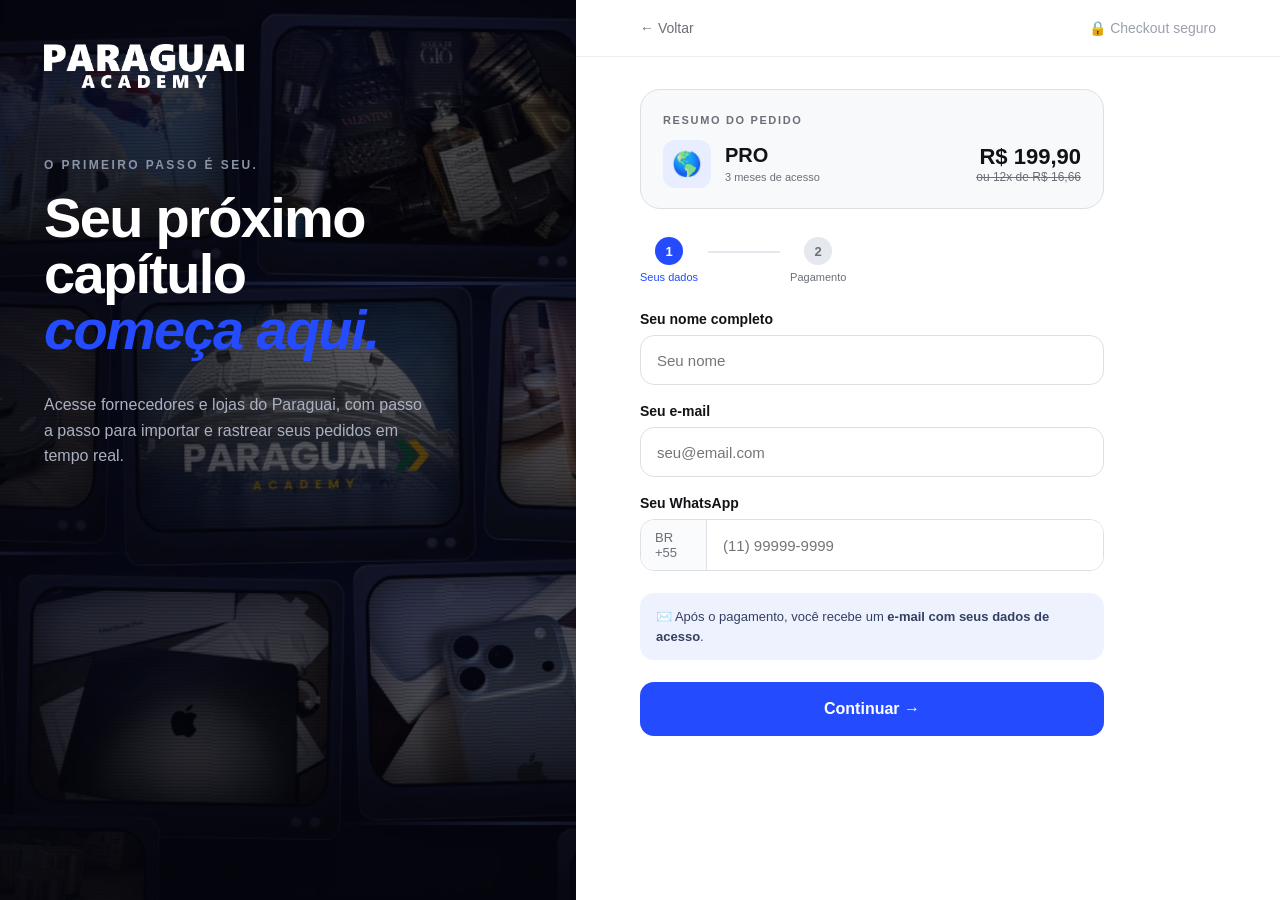
==== checkout.html @ 5512cc34 "Paraguai Academy: página de vendas, checkout próprio e integração Mercado Pago Co-Authored-By: Claud" ====
<!doctype html>
<html lang="pt-BR"><head><meta charset="utf-8"><meta name="viewport" content="width=device-width,initial-scale=1">
<title>Checkout — Paraguai Academy</title>
<link rel="icon" href="/mirror/connectacademy.com.br/portal/assets/favicon-32x32.png">
<style>
@font-face{font-family:Manrope;src:url(/mirror/connectacademy.com.br/portal/assets/Manrope-ExtraBold.ttf);font-weight:800}
*{box-sizing:border-box}body{margin:0;font-family:Manrope,Arial,sans-serif;color:#121316;background:#fff}
.wrap{display:grid;grid-template-columns:minmax(0,45fr) minmax(0,55fr);min-height:100vh}
.left{position:sticky;top:0;height:100vh;background:#05060d;color:#fff;padding:44px;display:flex;flex-direction:column;overflow:hidden}
.left:before{content:"";position:absolute;inset:0;background:url(/mirror/connectacademy.com.br/portal/assets/hero-paraguai.webp) center/cover;opacity:.35}
.left>*{position:relative}.left img{height:44px;width:auto;align-self:flex-start}
.kick{margin-top:70px;font-size:12px;letter-spacing:.2em;font-weight:800;color:#8b93a7}
h1{font-size:56px;line-height:1;margin:18px 0;font-weight:800;letter-spacing:-.03em}h1 em{color:#254bff;display:block}
.left p{color:#aab1c2;font-size:16px;line-height:1.6;max-width:380px}
.right{padding:0 0 60px}.top{display:flex;justify-content:space-between;padding:20px 64px;border-bottom:1px solid #eee;font-size:14px}
.top a{color:#6b6f78;text-decoration:none}.top span{color:#9aa0ad}
.box{max-width:464px;margin:32px 64px}
.sum{background:#f8f9fb;border:1px solid #dedfe4;border-radius:20px;padding:20px 22px}
.sum small{font-size:11px;letter-spacing:.15em;color:#6b6f78;font-weight:800}
.sum div{display:flex;align-items:center;gap:14px;margin-top:12px}.ic{width:48px;height:48px;border-radius:12px;background:#e8edff;display:grid;place-items:center;font-size:24px}
.sum b{font-size:20px}.sum .pr{margin-left:auto;text-align:right;font-size:22px;font-weight:800}.sum .pr s{display:block;font-size:12px;font-weight:400;color:#6b6f78}
.steps{display:flex;align-items:center;margin:28px 0;font-size:11px;color:#6b6f78}.st{display:grid;justify-items:center;gap:6px}
.st i{width:28px;height:28px;border-radius:50%;background:#e5e8ee;display:grid;place-items:center;font-style:normal;font-weight:800;font-size:13px;color:#6b6f78}
.st.on i{background:#254bff;color:#fff}.st.on{color:#254bff}.ln{width:72px;height:2px;background:#e5e8ee;margin:-16px 10px 0}
label{display:block;font-weight:800;font-size:14px;margin:18px 0 8px}
input{width:100%;height:50px;border:1px solid #dedfe4;border-radius:14px;padding:0 16px;font:inherit;font-size:15px;outline:0}input:focus{border-color:#254bff}
.ph{display:flex;border:1px solid #dedfe4;border-radius:14px;overflow:hidden}.ph span{padding:0 14px;display:grid;place-items:center;font-size:13px;color:#6b6f78;border-right:1px solid #dedfe4;background:#fafbfc}.ph input{border:0;border-radius:0}
.note{background:#eef2ff;border-radius:14px;padding:14px 16px;font-size:13px;line-height:1.5;margin-top:22px;color:#33405f}
.btn{width:100%;height:54px;margin-top:22px;border:0;border-radius:14px;background:#254bff;color:#fff;font:inherit;font-weight:800;font-size:16px;cursor:pointer}
.pay{display:grid;gap:10px}.pay label{display:flex;gap:12px;align-items:center;margin:0;border:1px solid #dedfe4;border-radius:14px;padding:16px;cursor:pointer;font-weight:800}.pay input{width:auto;height:auto}
.pay label:has(input:checked){border-color:#254bff;background:#f3f6ff}
#s2,#ok{display:none}.err{color:#d12;font-size:12px;margin-top:6px}
@media(max-width:900px){.wrap{grid-template-columns:1fr}.left{position:static;height:auto;padding:28px}.kick{margin-top:24px}h1{font-size:38px}.top{padding:16px 24px}.box{margin:24px}}
</style></head><body><div class="wrap">
<aside class="left"><img src="/mirror/connectacademy.com.br/portal/assets/logo-white.png" alt="Paraguai Academy">
<div class="kick">O PRIMEIRO PASSO É SEU.</div><h1>Seu próximo capítulo <em>começa aqui.</em></h1>
<p>Acesse fornecedores e lojas do Paraguai, com passo a passo para importar e rastrear seus pedidos em tempo real.</p></aside>
<main class="right"><div class="top"><a href="/#planos">← Voltar</a><span>🔒 Checkout seguro</span></div>
<div class="box">
<div class="sum"><small>RESUMO DO PEDIDO</small><div><span class="ic">🌎</span><span><b id="pn">PRO</b><br><small style="letter-spacing:0;font-weight:400">3 meses de acesso</small></span><span class="pr"><span id="pp">R$ 199,90</span><s id="pi"></s></span></div></div>
<div class="steps"><div class="st on" id="t1"><i>1</i>Seus dados</div><div class="ln"></div><div class="st" id="t2"><i>2</i>Pagamento</div></div>
<form id="s1"><label>Seu nome completo</label><input id="nm" placeholder="Seu nome" required>
<label>Seu e-mail</label><input id="em" type="email" placeholder="seu@email.com" required>
<label>Seu WhatsApp</label><div class="ph"><span>BR +55</span><input id="wa" type="tel" placeholder="(11) 99999-9999" required></div>
<div class="note">✉️ Após o pagamento, você recebe um <b>e-mail com seus dados de acesso</b>.</div>
<button class="btn">Continuar →</button></form>
<form id="s2"><div class="note">Você será levado ao ambiente seguro do <b>Mercado Pago</b> para pagar com Pix, cartão ou boleto.</div><div class="err" id="er"></div><button class="btn" id="go">Pagar com Mercado Pago</button></form>

</div></main></div>
<script>
var P={starter:["STARTER",49.9],pro:["PRO",199.9]},k=new URLSearchParams(location.search).get("plano");if(!P[k])k="pro";
var f=function(v){return "R$ "+v.toFixed(2).replace(".",",")};
pn.textContent=P[k][0];pp.textContent=f(P[k][1]);pi.textContent="ou 12x de "+f(P[k][1]/12);
s1.onsubmit=function(e){e.preventDefault();s1.style.display="none";s2.style.display="block";t2.className="st on"};
s2.onsubmit=function(e){e.preventDefault();go.disabled=true;go.textContent="Aguarde...";er.textContent="";
fetch("/api/checkout",{method:"POST",body:JSON.stringify({plano:k,nome:nm.value,email:em.value,whatsapp:wa.value})}).then(function(r){return r.json()}).then(function(d){if(d.url)location.href=d.url;else throw d}).catch(function(d){er.textContent=(d&&d.error)||"Erro ao iniciar o pagamento.";go.disabled=false;go.textContent="Pagar com Mercado Pago"})};
</script></body></html>
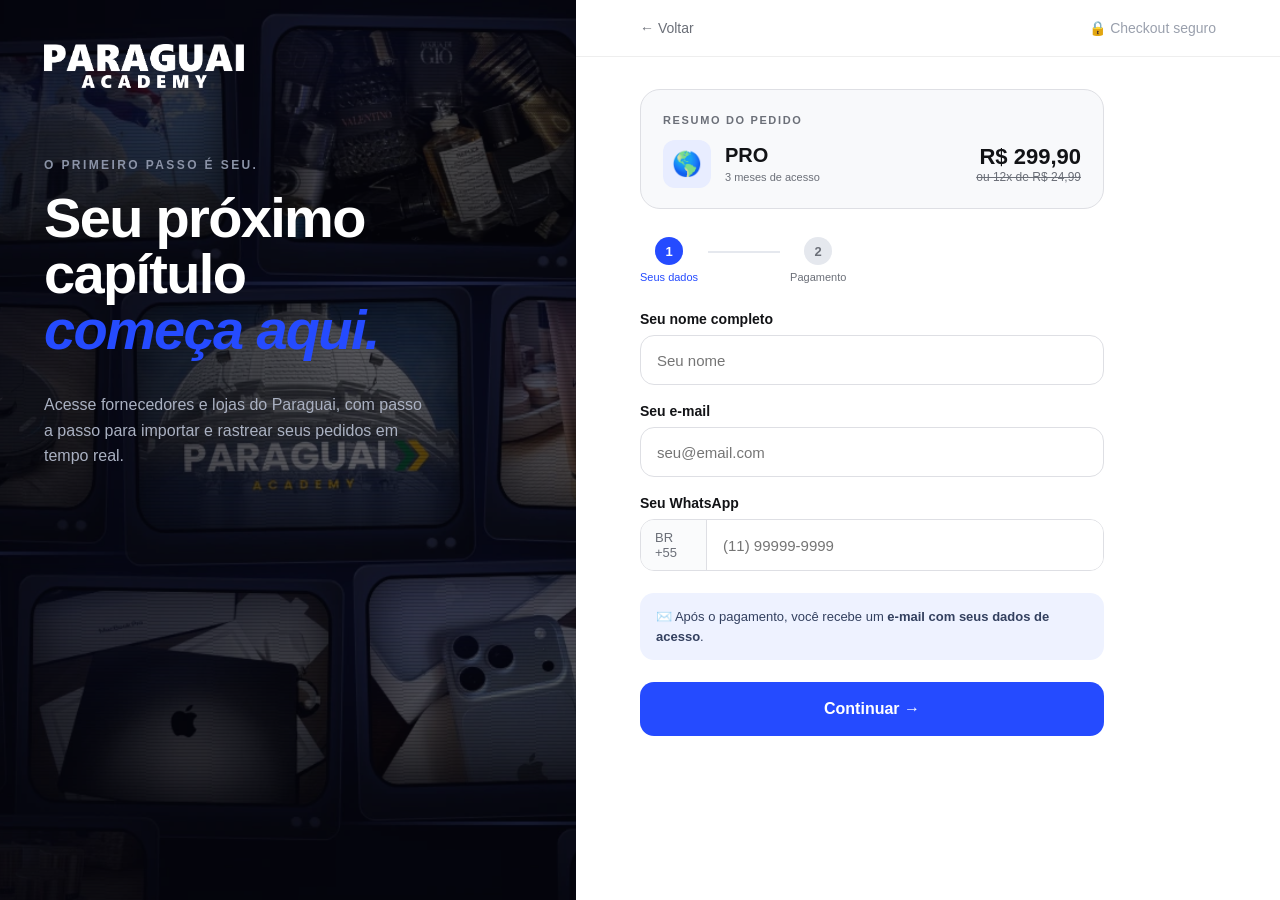
==== commit 0c43c2f2: "Preço Pro 299,90, checkout com links Mercado Pago, botão Começar para planos Co-Authored-By: Claude " ====
--- a/checkout.html
+++ b/checkout.html
@@ -37,7 +37,7 @@
 <p>Acesse fornecedores e lojas do Paraguai, com passo a passo para importar e rastrear seus pedidos em tempo real.</p></aside>
 <main class="right"><div class="top"><a href="/#planos">← Voltar</a><span>🔒 Checkout seguro</span></div>
 <div class="box">
-<div class="sum"><small>RESUMO DO PEDIDO</small><div><span class="ic">🌎</span><span><b id="pn">PRO</b><br><small style="letter-spacing:0;font-weight:400">3 meses de acesso</small></span><span class="pr"><span id="pp">R$ 199,90</span><s id="pi"></s></span></div></div>
+<div class="sum"><small>RESUMO DO PEDIDO</small><div><span class="ic">🌎</span><span><b id="pn">PRO</b><br><small style="letter-spacing:0;font-weight:400">3 meses de acesso</small></span><span class="pr"><span id="pp">R$ 299,90</span><s id="pi"></s></span></div></div>
 <div class="steps"><div class="st on" id="t1"><i>1</i>Seus dados</div><div class="ln"></div><div class="st" id="t2"><i>2</i>Pagamento</div></div>
 <form id="s1"><label>Seu nome completo</label><input id="nm" placeholder="Seu nome" required>
 <label>Seu e-mail</label><input id="em" type="email" placeholder="seu@email.com" required>
@@ -48,10 +48,10 @@
 
 </div></main></div>
 <script>
-var P={starter:["STARTER",49.9],pro:["PRO",199.9]},k=new URLSearchParams(location.search).get("plano");if(!P[k])k="pro";
+var P={starter:["STARTER",49.9],pro:["PRO",299.9]},k=new URLSearchParams(location.search).get("plano");if(!P[k])k="pro";
 var f=function(v){return "R$ "+v.toFixed(2).replace(".",",")};
 pn.textContent=P[k][0];pp.textContent=f(P[k][1]);pi.textContent="ou 12x de "+f(P[k][1]/12);
 s1.onsubmit=function(e){e.preventDefault();s1.style.display="none";s2.style.display="block";t2.className="st on"};
-s2.onsubmit=function(e){e.preventDefault();go.disabled=true;go.textContent="Aguarde...";er.textContent="";
-fetch("/api/checkout",{method:"POST",body:JSON.stringify({plano:k,nome:nm.value,email:em.value,whatsapp:wa.value})}).then(function(r){return r.json()}).then(function(d){if(d.url)location.href=d.url;else throw d}).catch(function(d){er.textContent=(d&&d.error)||"Erro ao iniciar o pagamento.";go.disabled=false;go.textContent="Pagar com Mercado Pago"})};
+var L={starter:"https://mpago.la/1HG7E5P",pro:"https://mpago.la/2C3Rx2y"};
+s2.onsubmit=function(e){e.preventDefault();location.href=L[k]};
 </script></body></html>
